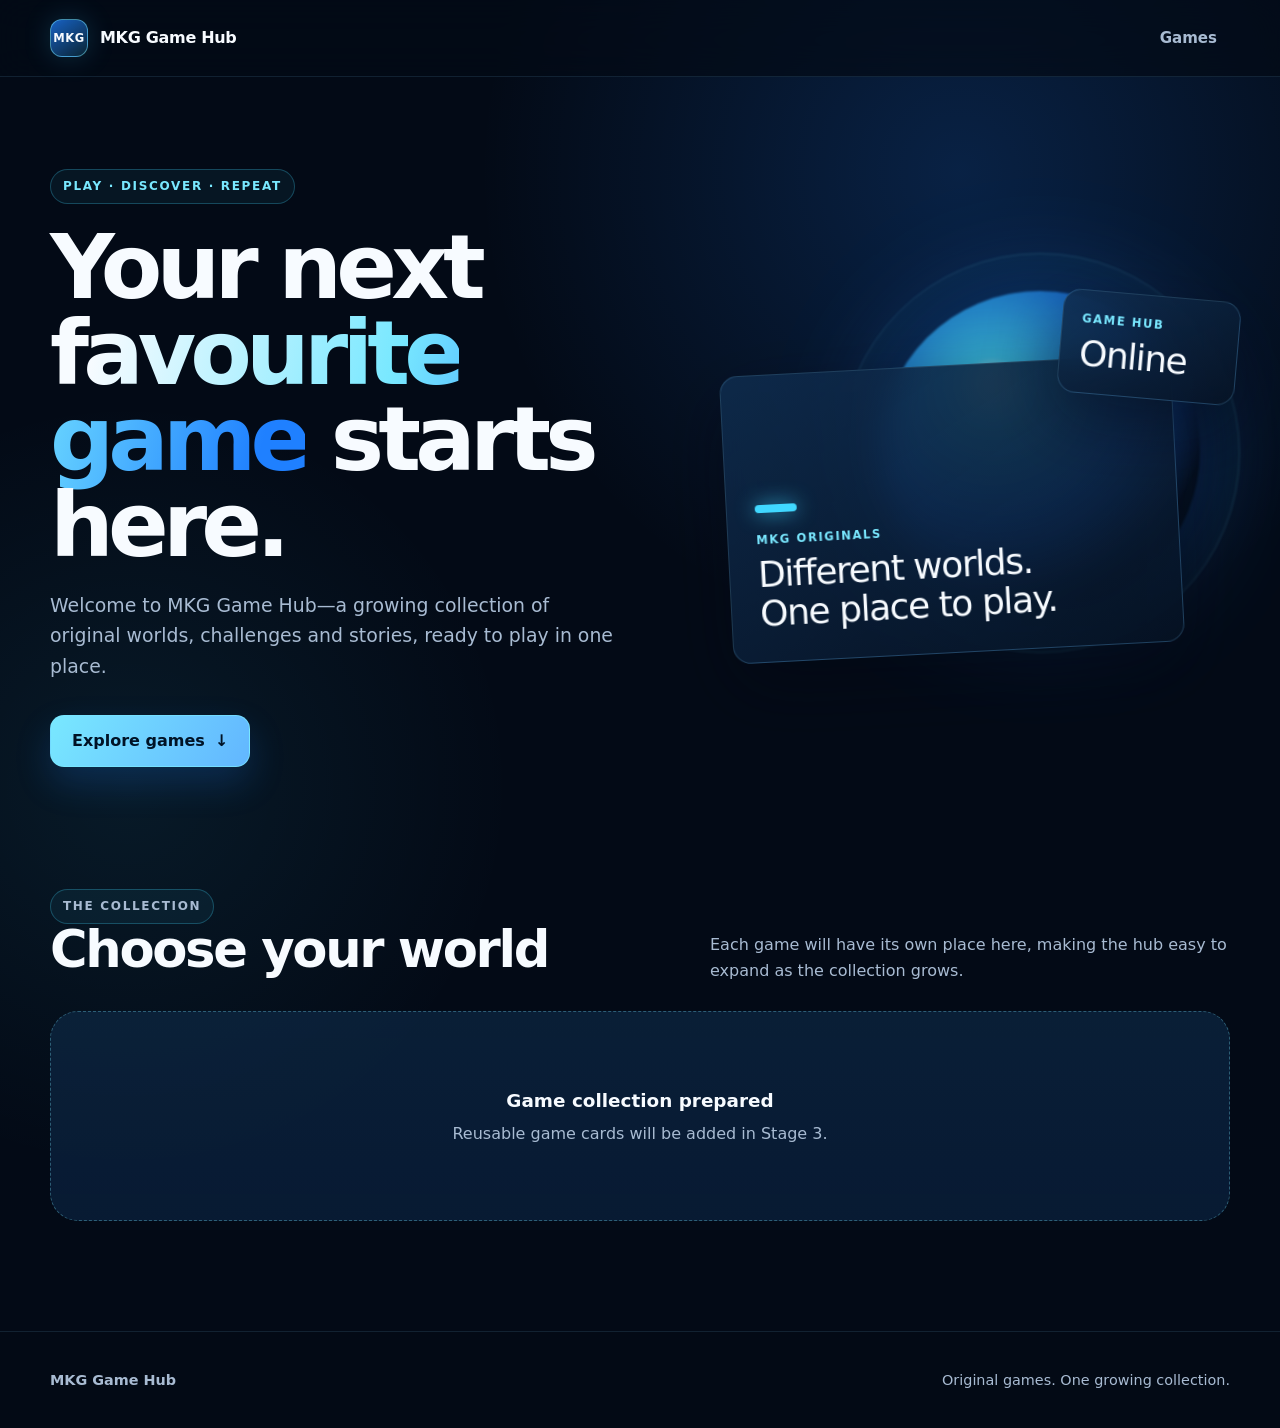
==== index.html @ 10e81e67 "Add Stage 2 website foundation" ====
<!doctype html>
<html lang="en-GB">
  <head>
    <meta charset="utf-8">
    <meta name="viewport" content="width=device-width, initial-scale=1">
    <meta name="description" content="MKG Game Hub — a growing collection of original games, all in one place.">
    <meta name="theme-color" content="#061225">
    <title>MKG Game Hub</title>

    <style>
      :root {
        color-scheme: dark;
        --navy-950: #030a16;
        --navy-900: #061225;
        --navy-850: #091a31;
        --navy-800: #0b213d;
        --blue-500: #1f80ff;
        --cyan-400: #40d8ff;
        --cyan-300: #79e8ff;
        --white: #f7fbff;
        --muted: #a8bbd2;
        --line: rgba(123, 206, 255, 0.2);
        --panel: rgba(10, 31, 57, 0.72);
        --shadow: 0 26px 70px rgba(0, 7, 18, 0.48);
        --radius-lg: 28px;
        --radius-md: 18px;
        --page-width: 1180px;
      }

      *,
      *::before,
      *::after {
        box-sizing: border-box;
      }

      html {
        scroll-behavior: smooth;
      }

      body {
        min-width: 320px;
        margin: 0;
        color: var(--white);
        background:
          radial-gradient(circle at 75% 12%, rgba(31, 128, 255, 0.2), transparent 30rem),
          radial-gradient(circle at 10% 55%, rgba(64, 216, 255, 0.08), transparent 24rem),
          var(--navy-950);
        font-family: Inter, ui-sans-serif, system-ui, -apple-system, BlinkMacSystemFont, "Segoe UI", sans-serif;
        line-height: 1.6;
      }

      a {
        color: inherit;
      }

      .skip-link {
        position: fixed;
        top: 12px;
        left: 12px;
        z-index: 100;
        padding: 10px 14px;
        border-radius: 10px;
        background: var(--white);
        color: var(--navy-950);
        transform: translateY(-160%);
      }

      .skip-link:focus {
        transform: translateY(0);
      }

      .site-header {
        position: relative;
        z-index: 10;
        border-bottom: 1px solid rgba(123, 206, 255, 0.12);
        background: rgba(3, 10, 22, 0.7);
        backdrop-filter: blur(18px);
      }

      .nav,
      .hero,
      .games,
      .footer-inner {
        width: min(calc(100% - 40px), var(--page-width));
        margin-inline: auto;
      }

      .nav {
        min-height: 76px;
        display: flex;
        align-items: center;
        justify-content: space-between;
        gap: 24px;
      }

      .brand {
        display: inline-flex;
        align-items: center;
        gap: 12px;
        color: var(--white);
        text-decoration: none;
        font-weight: 780;
        letter-spacing: -0.02em;
      }

      .brand-mark {
        position: relative;
        width: 38px;
        height: 38px;
        display: grid;
        place-items: center;
        border: 1px solid rgba(121, 232, 255, 0.5);
        border-radius: 12px;
        background: linear-gradient(145deg, rgba(31, 128, 255, 0.75), rgba(64, 216, 255, 0.13));
        box-shadow: 0 0 28px rgba(64, 216, 255, 0.18);
        font-size: 0.72rem;
        letter-spacing: 0.05em;
      }

      .nav-link {
        padding: 9px 13px;
        border-radius: 10px;
        color: var(--muted);
        text-decoration: none;
        font-size: 0.94rem;
        font-weight: 650;
      }

      .nav-link:hover,
      .nav-link:focus-visible {
        color: var(--white);
        background: rgba(64, 216, 255, 0.08);
        outline: none;
      }

      .hero {
        position: relative;
        min-height: 650px;
        display: grid;
        grid-template-columns: minmax(0, 1.05fr) minmax(380px, 0.95fr);
        align-items: center;
        gap: clamp(44px, 7vw, 94px);
        padding-block: 92px 86px;
      }

      .eyebrow {
        width: fit-content;
        margin: 0 0 20px;
        padding: 7px 12px;
        border: 1px solid rgba(64, 216, 255, 0.26);
        border-radius: 999px;
        color: var(--cyan-300);
        background: rgba(64, 216, 255, 0.06);
        font-size: 0.75rem;
        font-weight: 800;
        letter-spacing: 0.14em;
        text-transform: uppercase;
      }

      h1,
      h2,
      p {
        margin-top: 0;
      }

      h1 {
        max-width: 720px;
        margin-bottom: 22px;
        font-size: clamp(3.1rem, 7vw, 6.4rem);
        line-height: 0.96;
        letter-spacing: -0.065em;
      }

      .gradient-text {
        color: transparent;
        background: linear-gradient(105deg, var(--white) 8%, var(--cyan-300) 52%, var(--blue-500) 92%);
        background-clip: text;
        -webkit-background-clip: text;
      }

      .intro {
        max-width: 600px;
        margin-bottom: 34px;
        color: var(--muted);
        font-size: clamp(1rem, 2vw, 1.18rem);
      }

      .primary-button {
        display: inline-flex;
        min-height: 52px;
        align-items: center;
        justify-content: center;
        gap: 10px;
        padding: 0 21px;
        border: 1px solid rgba(121, 232, 255, 0.7);
        border-radius: 14px;
        color: #001326;
        background: linear-gradient(120deg, var(--cyan-300), #62b6ff);
        box-shadow: 0 16px 36px rgba(31, 128, 255, 0.2);
        text-decoration: none;
        font-weight: 800;
      }

      .primary-button:hover {
        transform: translateY(-2px);
        box-shadow: 0 18px 42px rgba(64, 216, 255, 0.28);
      }

      .primary-button:focus-visible {
        outline: 3px solid var(--white);
        outline-offset: 4px;
      }

      .hero-visual {
        position: relative;
        min-height: 430px;
        isolation: isolate;
      }

      .hero-visual::before,
      .hero-visual::after {
        content: "";
        position: absolute;
        border-radius: 50%;
        filter: blur(1px);
      }

      .hero-visual::before {
        width: 320px;
        height: 320px;
        top: 38px;
        right: 30px;
        z-index: -2;
        background: radial-gradient(circle at 35% 30%, #a5f5ff 0 4%, var(--cyan-400) 10%, #176de8 45%, rgba(6, 18, 37, 0) 72%);
        opacity: 0.74;
        box-shadow: 0 0 120px rgba(31, 128, 255, 0.42);
      }

      .hero-visual::after {
        width: 400px;
        height: 400px;
        top: 0;
        right: -10px;
        z-index: -3;
        border: 1px solid rgba(121, 232, 255, 0.18);
        box-shadow: inset 0 0 65px rgba(64, 216, 255, 0.06);
      }

      .visual-panel {
        position: absolute;
        border: 1px solid var(--line);
        border-radius: var(--radius-md);
        background: linear-gradient(150deg, rgba(14, 43, 77, 0.88), rgba(5, 17, 34, 0.84));
        box-shadow: var(--shadow);
        backdrop-filter: blur(16px);
      }

      .visual-panel--main {
        inset: 112px 52px 30px 14px;
        display: flex;
        flex-direction: column;
        justify-content: flex-end;
        padding: 28px;
        transform: rotate(-3deg);
      }

      .visual-panel--small {
        top: 42px;
        right: -8px;
        width: 178px;
        padding: 19px;
        transform: rotate(5deg);
      }

      .panel-label {
        margin-bottom: 7px;
        color: var(--cyan-300);
        font-size: 0.72rem;
        font-weight: 800;
        letter-spacing: 0.14em;
        text-transform: uppercase;
      }

      .panel-title {
        margin: 0;
        font-size: clamp(1.45rem, 3vw, 2.25rem);
        line-height: 1.08;
        letter-spacing: -0.04em;
      }

      .signal {
        width: 42px;
        height: 8px;
        margin-bottom: 18px;
        border-radius: 999px;
        background: var(--cyan-400);
        box-shadow: 0 0 20px rgba(64, 216, 255, 0.8);
      }

      .games {
        padding-block: 36px 110px;
      }

      .section-heading {
        display: flex;
        align-items: end;
        justify-content: space-between;
        gap: 28px;
        margin-bottom: 28px;
      }

      .section-heading h2 {
        margin-bottom: 8px;
        font-size: clamp(2rem, 4vw, 3.2rem);
        line-height: 1;
        letter-spacing: -0.045em;
      }

      .section-heading p {
        max-width: 520px;
        margin-bottom: 0;
        color: var(--muted);
      }

      .games-foundation {
        min-height: 210px;
        display: grid;
        place-items: center;
        padding: 42px;
        border: 1px dashed rgba(121, 232, 255, 0.32);
        border-radius: var(--radius-lg);
        background:
          linear-gradient(rgba(64, 216, 255, 0.035), rgba(31, 128, 255, 0.02)),
          var(--panel);
        text-align: center;
      }

      .games-foundation strong {
        display: block;
        margin-bottom: 6px;
        font-size: 1.15rem;
      }

      .games-foundation span {
        color: var(--muted);
      }

      .site-footer {
        border-top: 1px solid rgba(123, 206, 255, 0.12);
        background: rgba(3, 10, 22, 0.72);
      }

      .footer-inner {
        min-height: 96px;
        display: flex;
        align-items: center;
        justify-content: space-between;
        gap: 24px;
        color: var(--muted);
        font-size: 0.9rem;
      }

      .footer-inner p {
        margin: 0;
      }

      @media (max-width: 840px) {
        .hero {
          grid-template-columns: 1fr;
          gap: 26px;
          padding-block: 72px 60px;
        }

        .hero-visual {
          width: min(100%, 540px);
          min-height: 360px;
          margin-inline: auto;
        }

        .visual-panel--main {
          inset: 92px 44px 24px 10px;
        }

        .section-heading {
          align-items: start;
          flex-direction: column;
          gap: 4px;
        }
      }

      @media (max-width: 520px) {
        .nav,
        .hero,
        .games,
        .footer-inner {
          width: min(calc(100% - 28px), var(--page-width));
        }

        .nav {
          min-height: 68px;
        }

        .brand-name {
          font-size: 0.95rem;
        }

        .hero {
          min-height: auto;
          padding-block: 56px 48px;
        }

        h1 {
          font-size: clamp(2.85rem, 15vw, 4.5rem);
        }

        .primary-button {
          width: 100%;
        }

        .hero-visual {
          min-height: 312px;
        }

        .hero-visual::before {
          width: 235px;
          height: 235px;
          right: 14px;
        }

        .hero-visual::after {
          width: 285px;
          height: 285px;
          right: 0;
        }

        .visual-panel--main {
          inset: 84px 34px 16px 0;
          padding: 21px;
        }

        .visual-panel--small {
          top: 36px;
          right: 0;
          width: 145px;
          padding: 15px;
        }

        .games {
          padding-bottom: 76px;
        }

        .games-foundation {
          min-height: 180px;
          padding: 28px 20px;
        }

        .footer-inner {
          padding-block: 24px;
          align-items: flex-start;
          flex-direction: column;
          gap: 6px;
        }
      }

      @media (prefers-reduced-motion: reduce) {
        html {
          scroll-behavior: auto;
        }

        *,
        *::before,
        *::after {
          transition: none !important;
        }
      }
    </style>
  </head>

  <body>
    <a class="skip-link" href="#main-content">Skip to content</a>

    <header class="site-header">
      <nav class="nav" aria-label="Main navigation">
        <a class="brand" href="./" aria-label="MKG Game Hub home">
          <span class="brand-mark" aria-hidden="true">MKG</span>
          <span class="brand-name">MKG Game Hub</span>
        </a>
        <a class="nav-link" href="#games">Games</a>
      </nav>
    </header>

    <main id="main-content">
      <section class="hero" aria-labelledby="hero-title">
        <div class="hero-copy">
          <p class="eyebrow">Play · Discover · Repeat</p>
          <h1 id="hero-title">Your next <span class="gradient-text">favourite game</span> starts here.</h1>
          <p class="intro">
            Welcome to MKG Game Hub—a growing collection of original worlds, challenges and stories, ready to play in one place.
          </p>
          <a class="primary-button" href="#games">
            Explore games
            <span aria-hidden="true">↓</span>
          </a>
        </div>

        <div class="hero-visual" aria-label="Abstract glowing gaming studio artwork">
          <div class="visual-panel visual-panel--main">
            <div class="signal" aria-hidden="true"></div>
            <p class="panel-label">MKG Originals</p>
            <p class="panel-title">Different worlds.<br>One place to play.</p>
          </div>
          <div class="visual-panel visual-panel--small" aria-hidden="true">
            <p class="panel-label">Game Hub</p>
            <p class="panel-title">Online</p>
          </div>
        </div>
      </section>

      <section class="games" id="games" aria-labelledby="games-title">
        <div class="section-heading">
          <div>
            <p class="eyebrow">The collection</p>
            <h2 id="games-title">Choose your world</h2>
          </div>
          <p>Each game will have its own place here, making the hub easy to expand as the collection grows.</p>
        </div>

        <div class="games-foundation" aria-label="Future game collection area">
          <div>
            <strong>Game collection prepared</strong>
            <span>Reusable game cards will be added in Stage 3.</span>
          </div>
        </div>
      </section>
    </main>

    <footer class="site-footer">
      <div class="footer-inner">
        <p><strong>MKG Game Hub</strong></p>
        <p>Original games. One growing collection.</p>
      </div>
    </footer>
  </body>
</html>
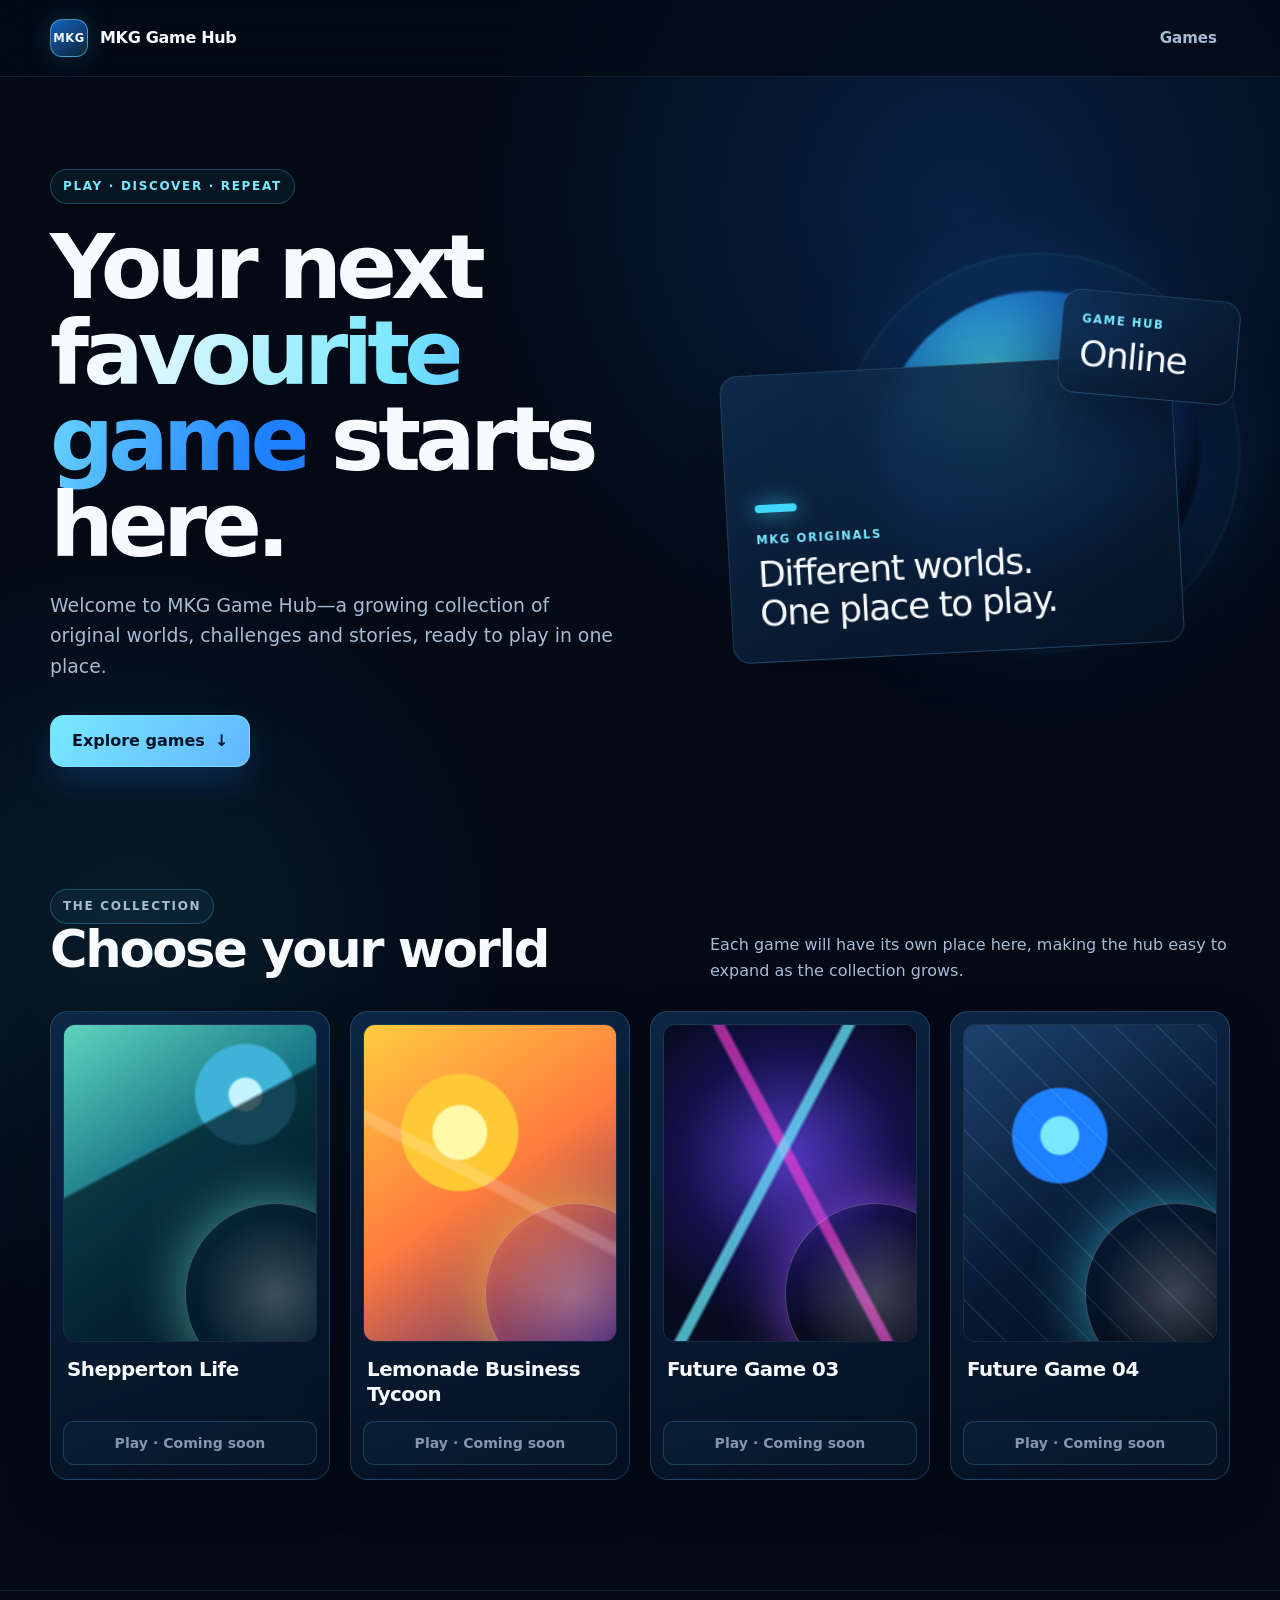
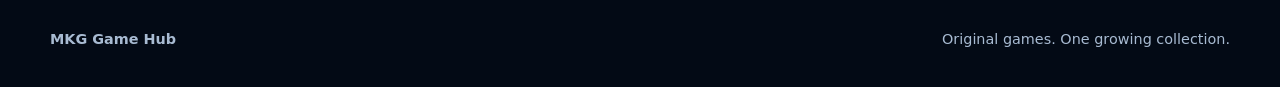
==== commit 3550b9d2: "Add reusable Stage 3 game cards" ====
--- a/index.html
+++ b/index.html
@@ -322,27 +322,121 @@
         color: var(--muted);
       }
 
-      .games-foundation {
-        min-height: 210px;
+      .game-grid {
         display: grid;
-        place-items: center;
-        padding: 42px;
-        border: 1px dashed rgba(121, 232, 255, 0.32);
-        border-radius: var(--radius-lg);
-        background:
-          linear-gradient(rgba(64, 216, 255, 0.035), rgba(31, 128, 255, 0.02)),
-          var(--panel);
-        text-align: center;
-      }
-
-      .games-foundation strong {
-        display: block;
-        margin-bottom: 6px;
-        font-size: 1.15rem;
-      }
-
-      .games-foundation span {
+        grid-template-columns: repeat(4, minmax(0, 1fr));
+        gap: 20px;
+      }
+
+      .game-card {
+        min-width: 0;
+        padding: 12px 12px 14px;
+        border: 1px solid var(--line);
+        border-radius: var(--radius-md);
+        background: linear-gradient(160deg, rgba(14, 43, 77, 0.86), rgba(5, 17, 34, 0.92));
+        box-shadow: 0 18px 44px rgba(0, 7, 18, 0.28);
+      }
+
+      .game-cover {
+        position: relative;
+        aspect-ratio: 4 / 5;
+        overflow: hidden;
+        border: 1px solid rgba(255, 255, 255, 0.08);
+        border-radius: 12px;
+        isolation: isolate;
+      }
+
+      .game-cover::before,
+      .game-cover::after {
+        content: "";
+        position: absolute;
+        pointer-events: none;
+      }
+
+      .game-cover::before {
+        inset: 0;
+        z-index: -2;
+        background: var(--cover-background);
+      }
+
+      .game-cover::after {
+        width: 72%;
+        aspect-ratio: 1;
+        right: -20%;
+        bottom: -14%;
+        z-index: -1;
+        border: 1px solid rgba(255, 255, 255, 0.24);
+        border-radius: 50%;
+        background: radial-gradient(circle, rgba(255, 255, 255, 0.22), transparent 62%);
+        box-shadow: 0 0 60px var(--cover-glow);
+      }
+
+      .cover-village {
+        --cover-background:
+          linear-gradient(152deg, transparent 38%, rgba(2, 23, 32, 0.7) 39%),
+          radial-gradient(circle at 72% 22%, #c4f4ff 0 5%, #3fb3d7 6% 16%, transparent 17%),
+          linear-gradient(145deg, #5fd4be, #126f83 45%, #092a4b 76%);
+        --cover-glow: rgba(95, 212, 190, 0.7);
+      }
+
+      .cover-lemonade {
+        --cover-background:
+          linear-gradient(28deg, transparent 48%, rgba(255, 255, 255, 0.18) 49% 51%, transparent 52%),
+          radial-gradient(circle at 38% 34%, #fff9a8 0 10%, #ffc935 11% 22%, transparent 23%),
+          linear-gradient(145deg, #ffcc40, #ff7b3e 50%, #4d2777);
+        --cover-glow: rgba(255, 201, 53, 0.72);
+      }
+
+      .cover-neon {
+        --cover-background:
+          linear-gradient(118deg, transparent 42%, rgba(104, 239, 255, 0.72) 43% 45%, transparent 46%),
+          linear-gradient(62deg, transparent 51%, rgba(255, 64, 214, 0.62) 52% 54%, transparent 55%),
+          radial-gradient(circle at 50% 42%, #5138be, #15114c 48%, #070c20 78%);
+        --cover-glow: rgba(164, 86, 255, 0.72);
+      }
+
+      .cover-forge {
+        --cover-background:
+          repeating-linear-gradient(45deg, transparent 0 28px, rgba(121, 232, 255, 0.12) 29px 30px),
+          radial-gradient(circle at 38% 35%, #79e8ff 0 7%, #1f80ff 8% 18%, transparent 19%),
+          linear-gradient(145deg, #1d426e, #081a34 56%, #030a16);
+        --cover-glow: rgba(64, 216, 255, 0.64);
+      }
+
+      .game-title {
+        min-height: 2.65em;
+        margin: 15px 4px 12px;
+        font-size: clamp(1rem, 1.7vw, 1.24rem);
+        line-height: 1.3;
+        letter-spacing: -0.025em;
+      }
+
+      .play-button {
+        width: 100%;
+        min-height: 44px;
+        display: inline-flex;
+        align-items: center;
+        justify-content: center;
+        padding: 0 14px;
+        border: 1px solid rgba(121, 232, 255, 0.22);
+        border-radius: 11px;
         color: var(--muted);
+        background: rgba(64, 216, 255, 0.055);
+        font: inherit;
+        font-size: 0.88rem;
+        font-weight: 760;
+      }
+
+      .play-button:not(:disabled) {
+        cursor: pointer;
+        color: #001326;
+        background: linear-gradient(120deg, var(--cyan-300), #62b6ff);
+        text-decoration: none;
+      }
+
+      .play-button:disabled {
+        cursor: not-allowed;
+        opacity: 0.78;
       }
 
       .site-footer {
@@ -386,6 +480,10 @@
           flex-direction: column;
           gap: 4px;
         }
+
+        .game-grid {
+          grid-template-columns: repeat(2, minmax(0, 1fr));
+        }
       }
 
       @media (max-width: 520px) {
@@ -449,9 +547,23 @@
           padding-bottom: 76px;
         }
 
-        .games-foundation {
-          min-height: 180px;
-          padding: 28px 20px;
+        .game-grid {
+          grid-template-columns: 1fr;
+          gap: 18px;
+        }
+
+        .game-card {
+          padding: 10px 10px 12px;
+        }
+
+        .game-cover {
+          aspect-ratio: 16 / 10;
+        }
+
+        .game-title {
+          min-height: auto;
+          margin: 13px 3px 11px;
+          font-size: 1.08rem;
         }
 
         .footer-inner {
@@ -525,12 +637,7 @@
           <p>Each game will have its own place here, making the hub easy to expand as the collection grows.</p>
         </div>
 
-        <div class="games-foundation" aria-label="Future game collection area">
-          <div>
-            <strong>Game collection prepared</strong>
-            <span>Reusable game cards will be added in Stage 3.</span>
-          </div>
-        </div>
+        <div class="game-grid" id="game-grid" aria-label="Game collection"></div>
       </section>
     </main>
 
@@ -540,5 +647,47 @@
         <p>Original games. One growing collection.</p>
       </div>
     </footer>
+
+    <script>
+      const games = [
+        { title: "Shepperton Life", folder: "shepperton-life", cover: "village", available: false },
+        { title: "Lemonade Business Tycoon", folder: "lemonade-business", cover: "lemonade", available: false },
+        { title: "Future Game 03", folder: "future-game-03", cover: "neon", available: false },
+        { title: "Future Game 04", folder: "future-game-04", cover: "forge", available: false }
+      ];
+
+      const gameGrid = document.querySelector("#game-grid");
+
+      games.forEach((game) => {
+        const card = document.createElement("article");
+        card.className = "game-card";
+
+        const cover = document.createElement("div");
+        cover.className = `game-cover cover-${game.cover}`;
+        cover.setAttribute("role", "img");
+        cover.setAttribute("aria-label", `${game.title} cover image`);
+
+        const title = document.createElement("h3");
+        title.className = "game-title";
+        title.textContent = game.title;
+
+        const playControl = document.createElement(game.available ? "a" : "button");
+        playControl.className = "play-button";
+
+        if (game.available) {
+          playControl.href = `./${game.folder}/`;
+          playControl.textContent = "Play";
+          playControl.setAttribute("aria-label", `Play ${game.title}`);
+        } else {
+          playControl.type = "button";
+          playControl.disabled = true;
+          playControl.textContent = "Play · Coming soon";
+          playControl.setAttribute("aria-label", `${game.title} — coming soon`);
+        }
+
+        card.append(cover, title, playControl);
+        gameGrid.append(card);
+      });
+    </script>
   </body>
 </html>
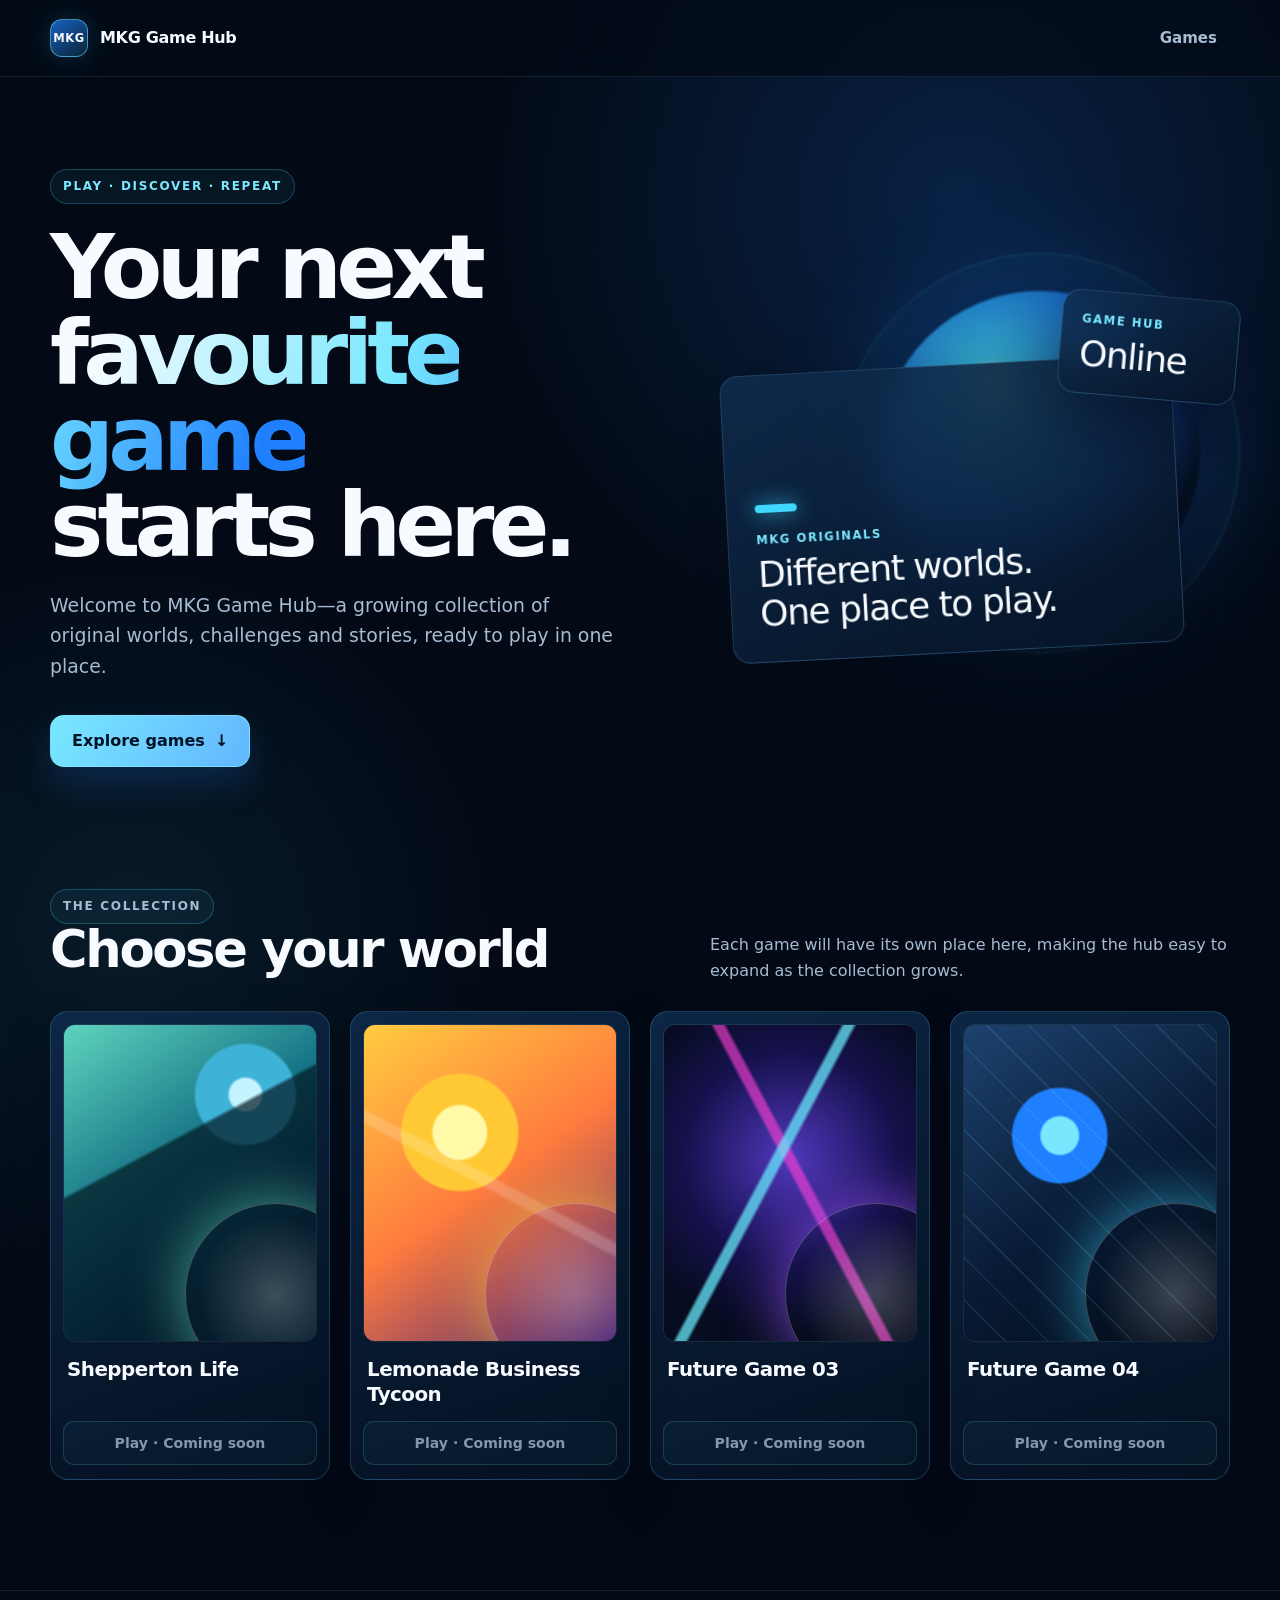
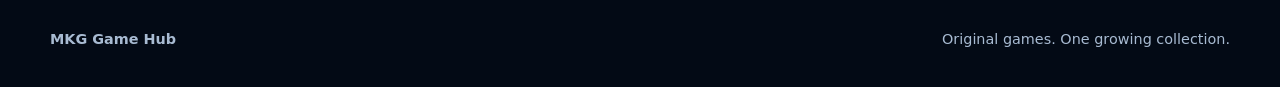
==== commit b600f539: "Polish Stage 4 responsive experience" ====
--- a/index.html
+++ b/index.html
@@ -40,6 +40,7 @@
       body {
         min-width: 320px;
         margin: 0;
+        overflow-x: clip;
         color: var(--white);
         background:
           radial-gradient(circle at 75% 12%, rgba(31, 128, 255, 0.2), transparent 30rem),
@@ -72,6 +73,7 @@
       .site-header {
         position: relative;
         z-index: 10;
+        padding-top: env(safe-area-inset-top);
         border-bottom: 1px solid rgba(123, 206, 255, 0.12);
         background: rgba(3, 10, 22, 0.7);
         backdrop-filter: blur(18px);
@@ -169,6 +171,7 @@
         font-size: clamp(3.1rem, 7vw, 6.4rem);
         line-height: 0.96;
         letter-spacing: -0.065em;
+        text-wrap: balance;
       }
 
       .gradient-text {
@@ -199,6 +202,7 @@
         box-shadow: 0 16px 36px rgba(31, 128, 255, 0.2);
         text-decoration: none;
         font-weight: 800;
+        transition: transform 180ms ease, box-shadow 180ms ease;
       }
 
       .primary-button:hover {
@@ -314,6 +318,7 @@
         font-size: clamp(2rem, 4vw, 3.2rem);
         line-height: 1;
         letter-spacing: -0.045em;
+        text-wrap: balance;
       }
 
       .section-heading p {
@@ -335,6 +340,7 @@
         border-radius: var(--radius-md);
         background: linear-gradient(160deg, rgba(14, 43, 77, 0.86), rgba(5, 17, 34, 0.92));
         box-shadow: 0 18px 44px rgba(0, 7, 18, 0.28);
+        transition: transform 180ms ease, border-color 180ms ease, box-shadow 180ms ease;
       }
 
       .game-cover {
@@ -409,6 +415,7 @@
         font-size: clamp(1rem, 1.7vw, 1.24rem);
         line-height: 1.3;
         letter-spacing: -0.025em;
+        overflow-wrap: anywhere;
       }
 
       .play-button {
@@ -434,12 +441,20 @@
         text-decoration: none;
       }
 
+      .play-button:focus-visible,
+      .nav-link:focus-visible,
+      .brand:focus-visible {
+        outline: 3px solid var(--cyan-300);
+        outline-offset: 3px;
+      }
+
       .play-button:disabled {
         cursor: not-allowed;
         opacity: 0.78;
       }
 
       .site-footer {
+        padding-bottom: env(safe-area-inset-bottom);
         border-top: 1px solid rgba(123, 206, 255, 0.12);
         background: rgba(3, 10, 22, 0.72);
       }
@@ -458,6 +473,29 @@
         margin: 0;
       }
 
+      @media (hover: hover) and (pointer: fine) {
+        .game-card:hover {
+          transform: translateY(-5px);
+          border-color: rgba(121, 232, 255, 0.42);
+          box-shadow: 0 24px 54px rgba(0, 7, 18, 0.42);
+        }
+      }
+
+      @media (max-width: 1080px) and (min-width: 841px) {
+        .hero {
+          grid-template-columns: minmax(0, 1fr) minmax(340px, 0.78fr);
+          gap: 42px;
+        }
+
+        .game-grid {
+          grid-template-columns: repeat(2, minmax(0, 1fr));
+        }
+
+        .game-cover {
+          aspect-ratio: 16 / 10;
+        }
+      }
+
       @media (max-width: 840px) {
         .hero {
           grid-template-columns: 1fr;
@@ -499,7 +537,13 @@
         }
 
         .brand-name {
-          font-size: 0.95rem;
+          font-size: 0.9rem;
+        }
+
+        .nav-link {
+          min-height: 44px;
+          display: inline-flex;
+          align-items: center;
         }
 
         .hero {
@@ -583,6 +627,17 @@
         *::before,
         *::after {
           transition: none !important;
+        }
+      }
+
+      @media (prefers-contrast: more) {
+        :root {
+          --muted: #d3e3f3;
+          --line: rgba(121, 232, 255, 0.48);
+        }
+
+        .play-button:disabled {
+          opacity: 1;
         }
       }
     </style>
